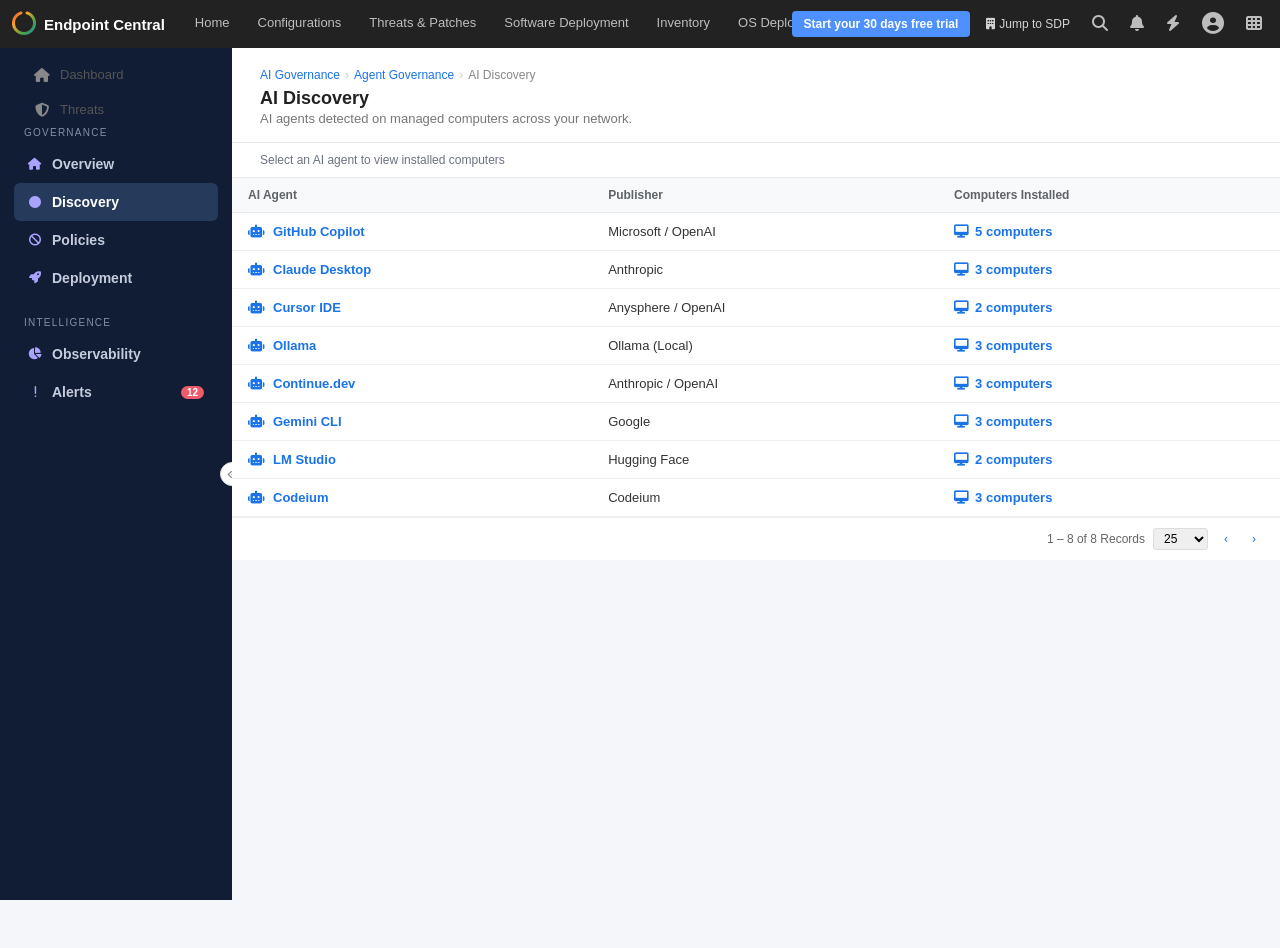
==== index.html @ d5231026 "Add discovery page index entry point" ====
<!DOCTYPE html>
<html lang="en">
<head>
  <meta charset="UTF-8" />
  <meta http-equiv="refresh" content="0; url=ai-discovery.html" />
  <meta name="viewport" content="width=device-width, initial-scale=1.0" />
  <title>AI Discovery</title>
</head>
<body>
  <p>Opening <a href="ai-discovery.html">AI Discovery</a>…</p>
</body>
</html>
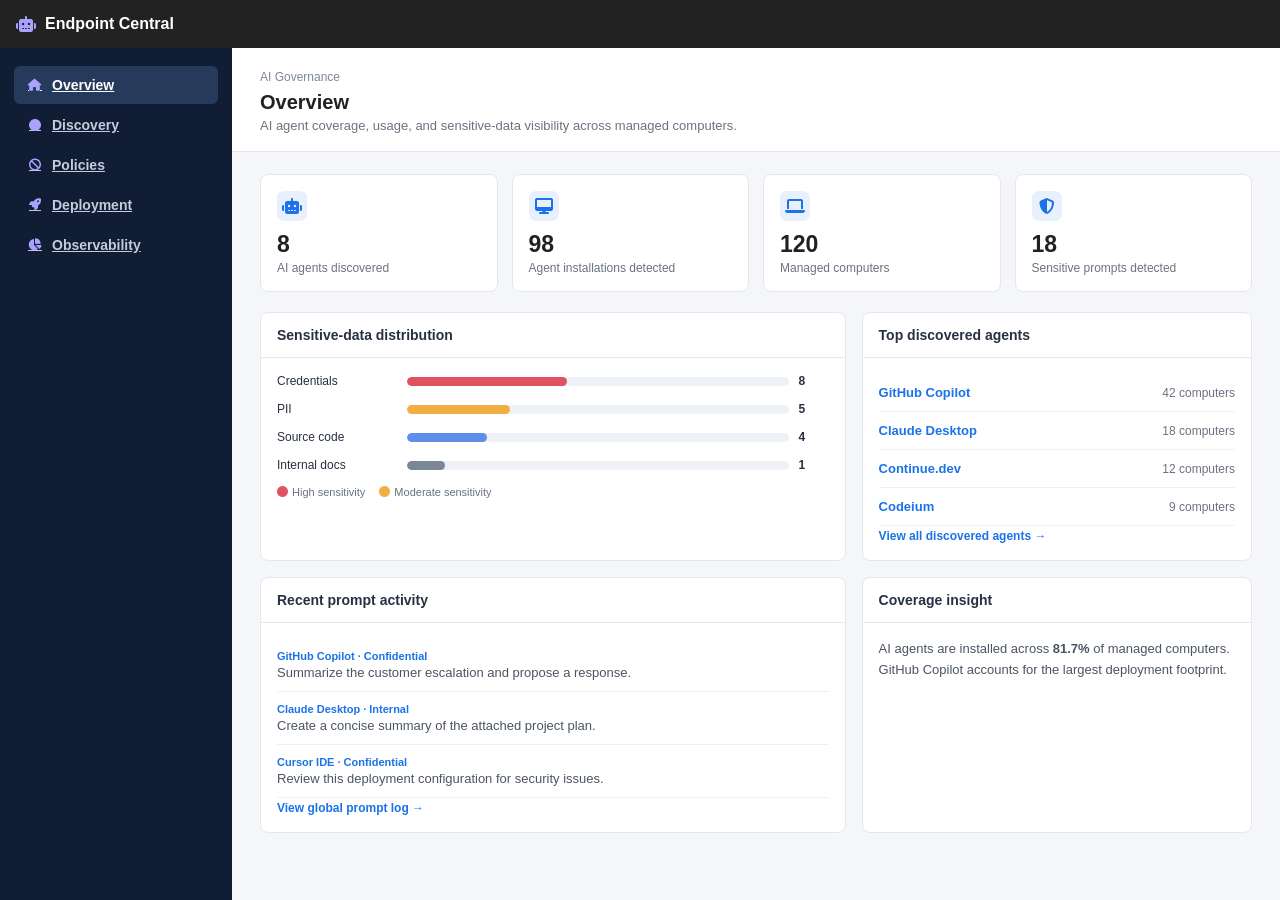
==== commit 3a2dfd69: "Add governance overview dashboard" ====
--- a/index.html
+++ b/index.html
@@ -2,11 +2,11 @@
 <html lang="en">
 <head>
   <meta charset="UTF-8" />
-  <meta http-equiv="refresh" content="0; url=ai-discovery.html" />
+  <meta http-equiv="refresh" content="0; url=overview.html" />
   <meta name="viewport" content="width=device-width, initial-scale=1.0" />
-  <title>AI Discovery</title>
+  <title>AI Governance Overview</title>
 </head>
 <body>
-  <p>Opening <a href="ai-discovery.html">AI Discovery</a>…</p>
+  <p>Opening <a href="overview.html">AI Governance Overview</a>…</p>
 </body>
 </html>
